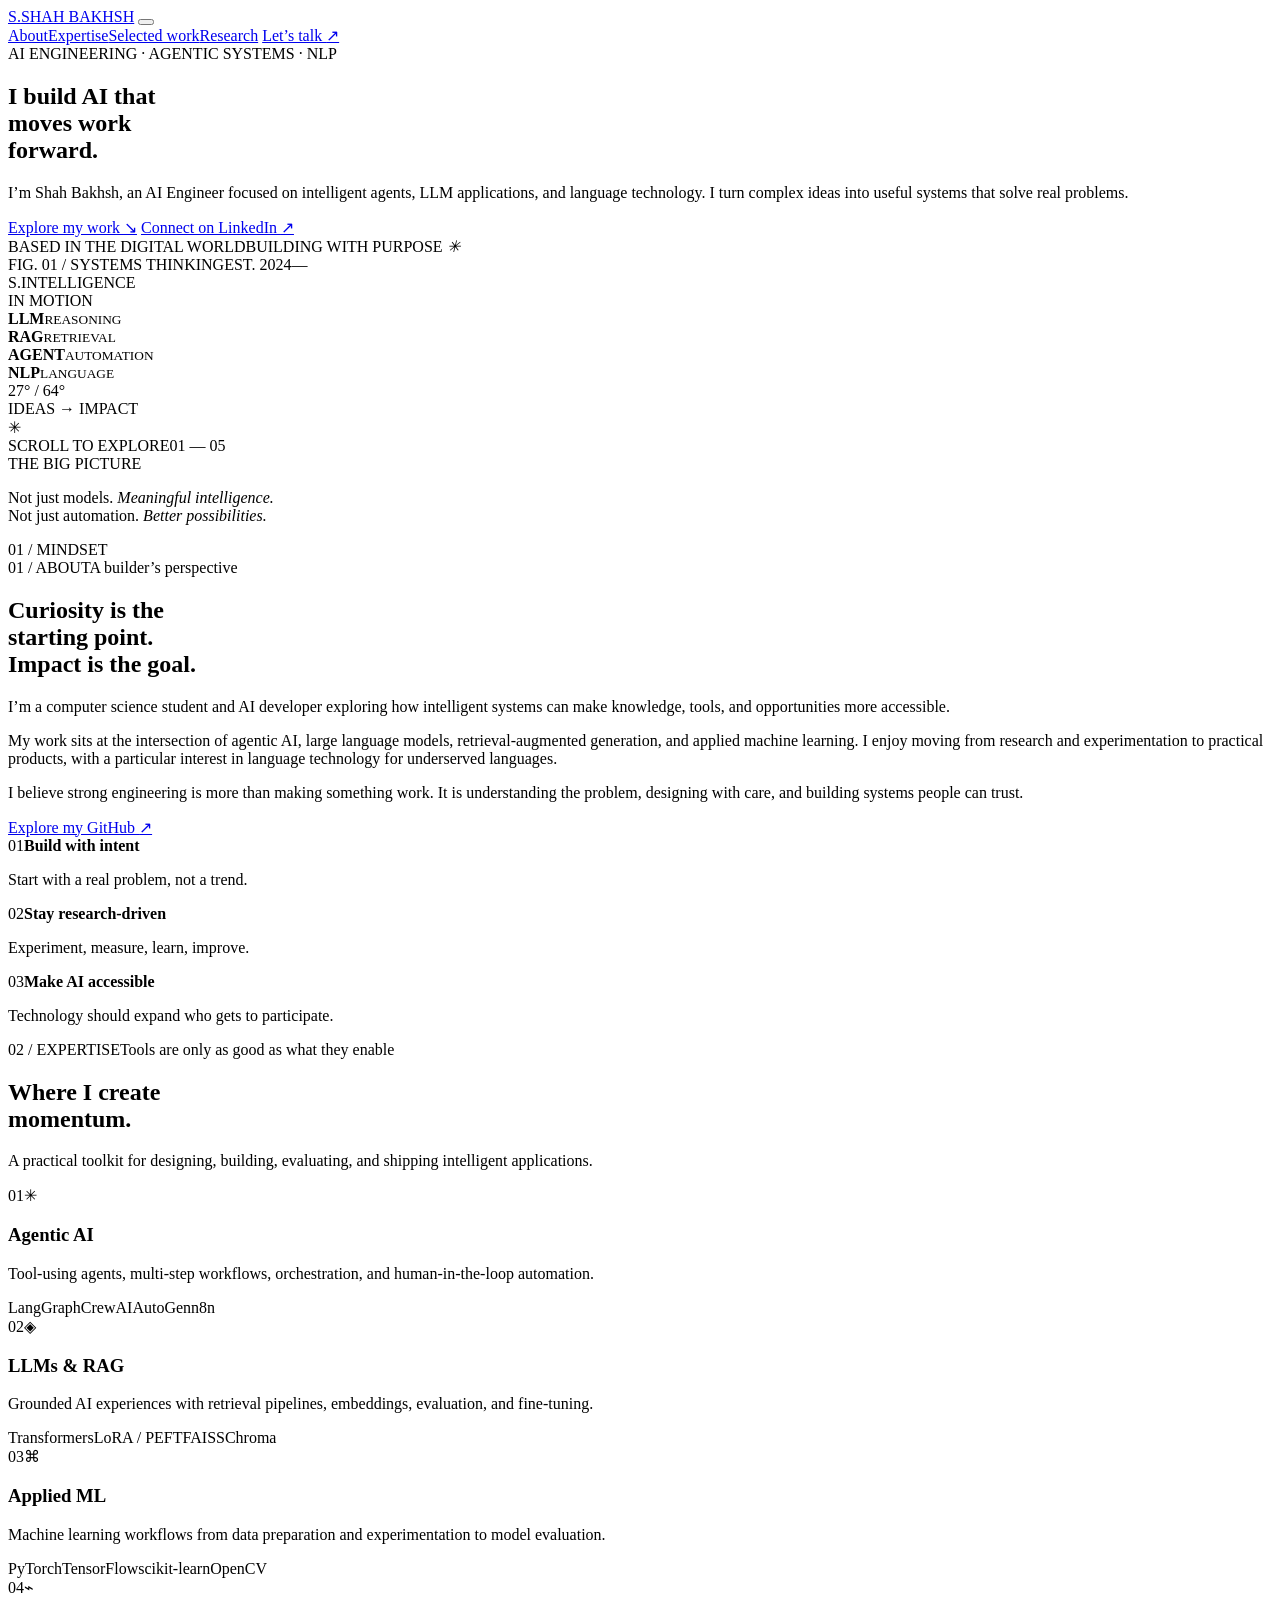
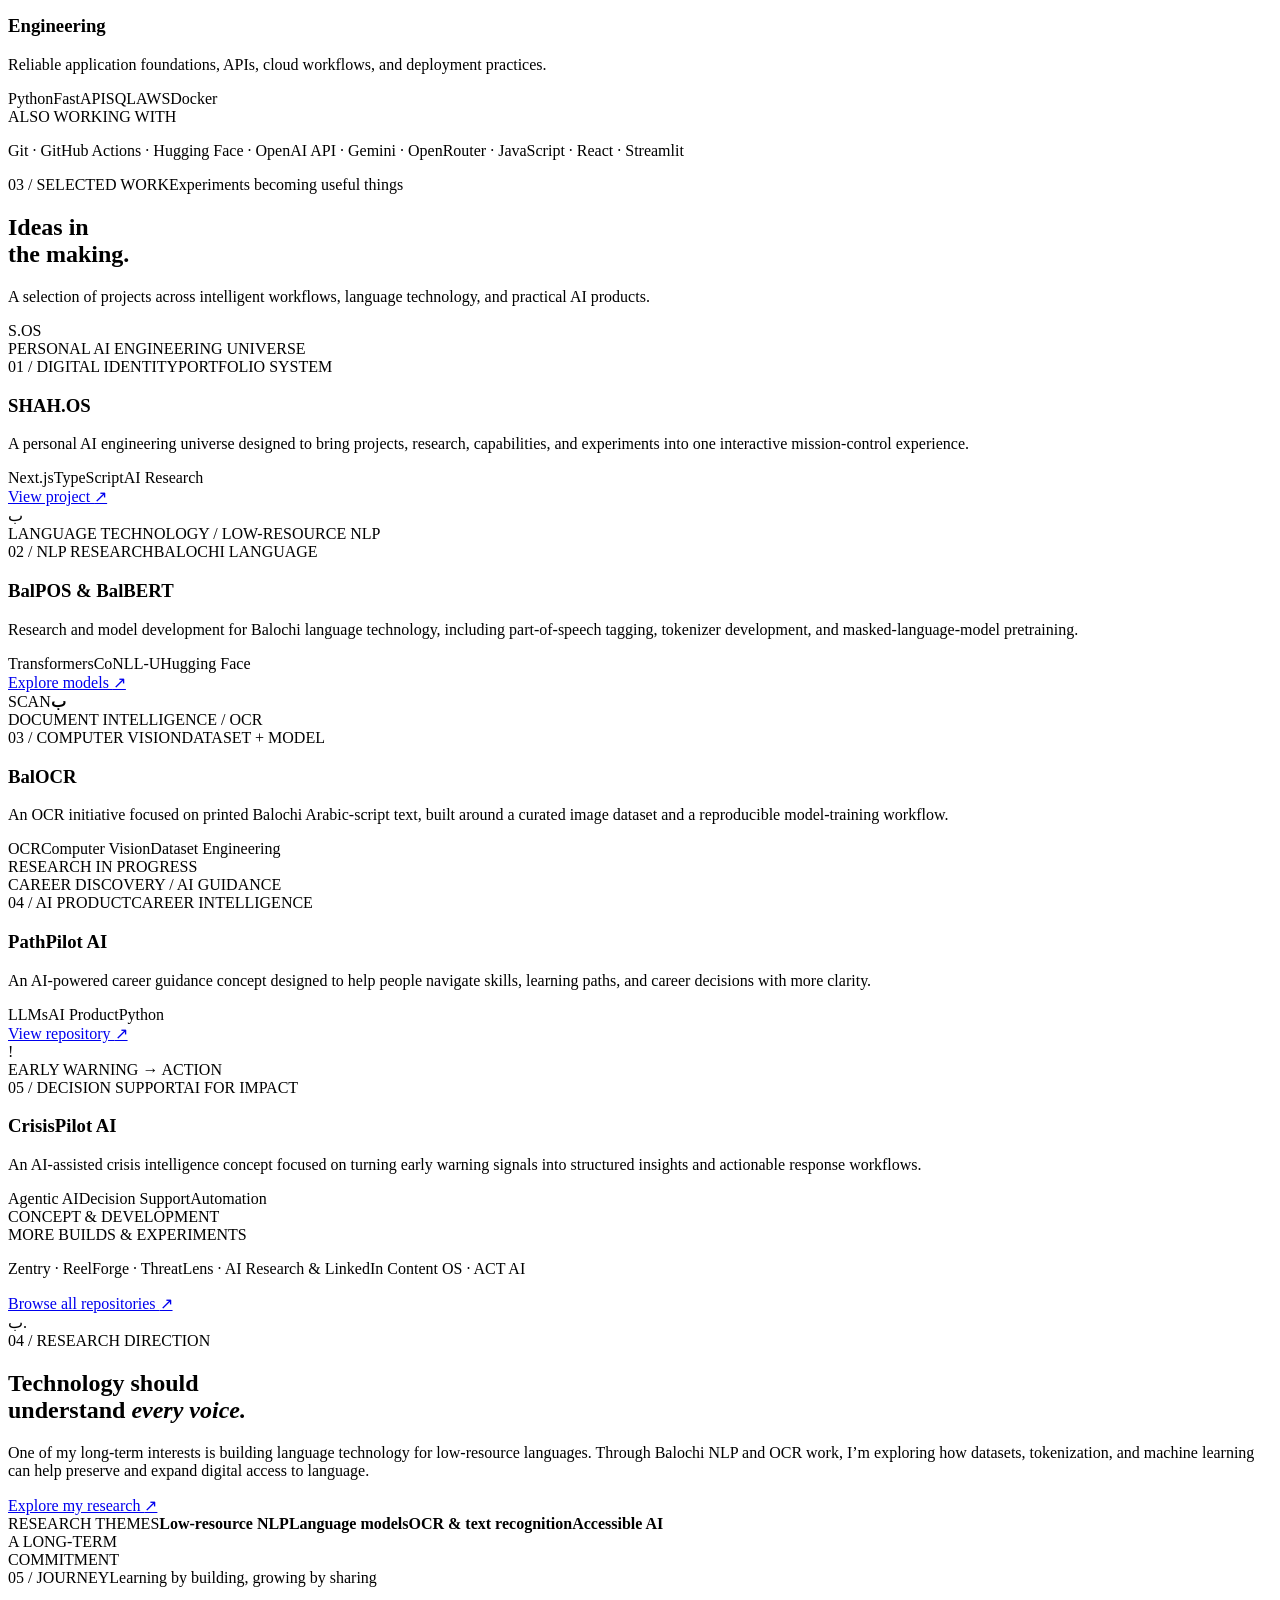
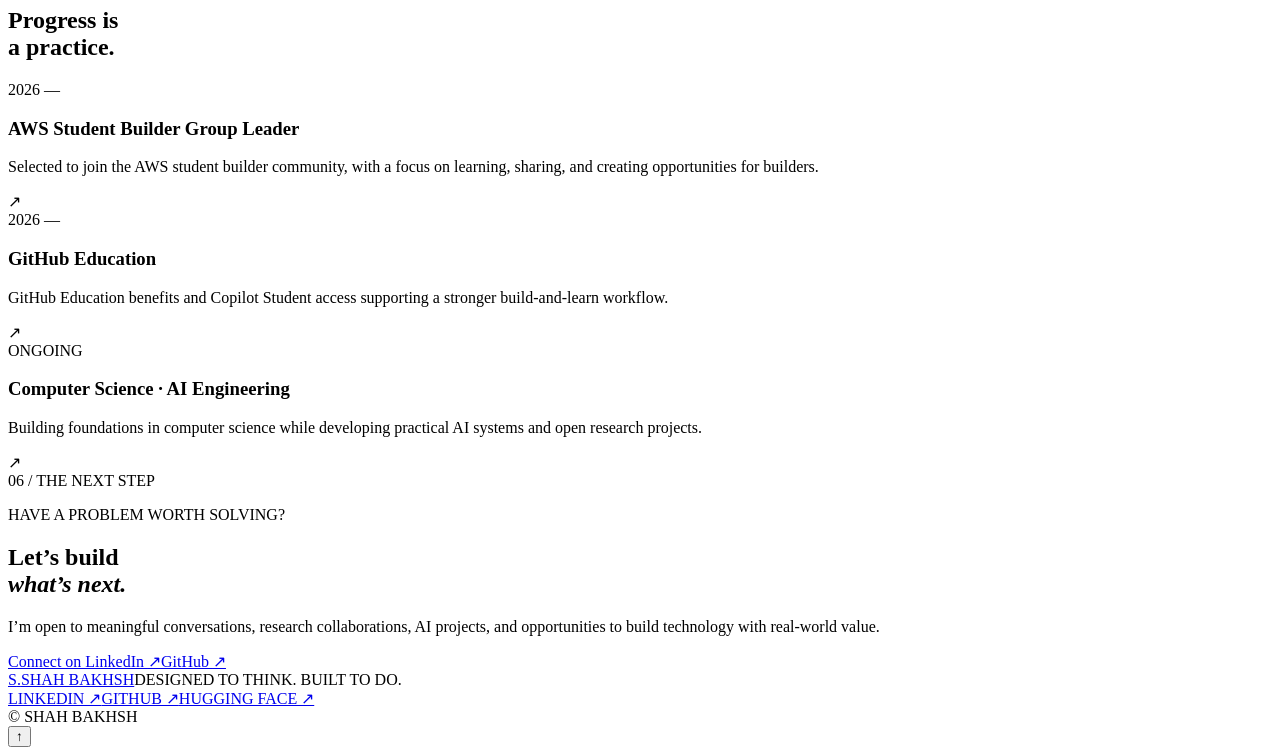
==== index.html @ 33799d14 "Add Shah Bakhsh AI portfolio homepage" ====
<!doctype html>
<html lang="en">
<head>
  <meta charset="UTF-8">
  <meta name="viewport" content="width=device-width, initial-scale=1">
  <meta name="theme-color" content="#090909">
  <meta name="description" content="Shah Bakhsh is an AI Engineer building intelligent agents, LLM applications, retrieval systems, and language technology for real-world impact.">
  <meta property="og:title" content="Shah Bakhsh — AI Engineer & Agentic AI Developer">
  <meta property="og:description" content="Building intelligent systems that turn complex workflows into meaningful outcomes.">
  <title>Shah Bakhsh — AI Engineer & Agentic AI Developer</title>
  <link rel="preconnect" href="https://fonts.googleapis.com">
  <link rel="preconnect" href="https://fonts.gstatic.com" crossorigin>
  <link href="https://fonts.googleapis.com/css2?family=DM+Mono:wght@400;500&family=DM+Sans:wght@400;500;600;700&family=Space+Grotesk:wght@400;500;600;700&display=swap" rel="stylesheet">
  <link rel="icon" href="./favicon.svg" type="image/svg+xml">
  <link rel="stylesheet" href="./theme.css">
  <script src="./main.js" defer></script>
</head>
<body>
  <div class="grain" aria-hidden="true"></div>
  <div class="scroll-progress" id="scrollProgress"></div>
  <header class="site-header" id="top">
    <a class="brand" href="#top" aria-label="Shah Bakhsh home"><span class="brand-mark">S<span>.</span></span><span class="brand-name">SHAH BAKHSH</span></a>
    <button class="menu-toggle" id="menuToggle" aria-label="Toggle navigation" aria-expanded="false"><span></span><span></span></button>
    <nav class="nav" id="siteNav">
      <a href="#about">About</a><a href="#expertise">Expertise</a><a href="#work">Selected work</a><a href="#research">Research</a>
      <a class="nav-contact" href="#contact">Let’s talk <span>↗</span></a>
    </nav>
  </header>

  <main>
    <section class="hero section-wrap">
      <div class="hero-copy">
        <div class="eyebrow"><span class="status-dot"></span> AI ENGINEERING · AGENTIC SYSTEMS · NLP</div>
        <h1>I build AI that<br><span class="outline-word">moves work</span><br><span class="gold-word">forward.</span></h1>
        <p class="hero-intro">I’m Shah Bakhsh, an AI Engineer focused on intelligent agents, LLM applications, and language technology. I turn complex ideas into useful systems that solve real problems.</p>
        <div class="hero-actions">
          <a class="button button-gold" href="#work">Explore my work <span>↘</span></a>
          <a class="text-link" href="https://www.linkedin.com/in/shah-bakhsh/" target="_blank" rel="noreferrer">Connect on LinkedIn <span>↗</span></a>
        </div>
        <div class="hero-meta"><span>BASED IN THE DIGITAL WORLD</span><span>BUILDING WITH PURPOSE <i>✳</i></span></div>
      </div>
      <div class="hero-art" aria-label="Abstract AI systems illustration">
        <div class="art-topline"><span>FIG. 01 / SYSTEMS THINKING</span><span>EST. 2024—</span></div>
        <div class="orbit orbit-one"></div><div class="orbit orbit-two"></div><div class="orbit orbit-three"></div>
        <div class="core"><div class="core-inner"><span class="core-symbol">S<span>.</span></span><span class="core-label">INTELLIGENCE<br>IN MOTION</span></div></div>
        <div class="node node-a"><b>LLM</b><small>REASONING</small></div>
        <div class="node node-b"><b>RAG</b><small>RETRIEVAL</small></div>
        <div class="node node-c"><b>AGENT</b><small>AUTOMATION</small></div>
        <div class="node node-d"><b>NLP</b><small>LANGUAGE</small></div>
        <div class="art-coordinate">27° / 64°<br><span>IDEAS → IMPACT</span></div>
        <div class="art-cross">✳</div>
      </div>
      <div class="hero-bottomline"><span>SCROLL TO EXPLORE</span><span class="scroll-line"></span><span>01 — 05</span></div>
    </section>

    <section class="intro-strip">
      <div class="strip-label">THE BIG PICTURE</div>
      <p>Not just models. <em>Meaningful intelligence.</em><br>Not just automation. <em>Better possibilities.</em></p>
      <div class="strip-index">01 / MINDSET</div>
    </section>

    <section class="section section-about" id="about">
      <div class="section-heading"><span class="section-number">01 / ABOUT</span><span class="section-kicker">A builder’s perspective</span></div>
      <div class="about-grid">
        <h2>Curiosity is the<br>starting point.<br><span class="muted">Impact is the goal.</span></h2>
        <div class="about-body">
          <p class="lead">I’m a computer science student and AI developer exploring how intelligent systems can make knowledge, tools, and opportunities more accessible.</p>
          <p>My work sits at the intersection of agentic AI, large language models, retrieval-augmented generation, and applied machine learning. I enjoy moving from research and experimentation to practical products, with a particular interest in language technology for underserved languages.</p>
          <p>I believe strong engineering is more than making something work. It is understanding the problem, designing with care, and building systems people can trust.</p>
          <a class="arrow-link" href="https://github.com/shah-bakhsh" target="_blank" rel="noreferrer">Explore my GitHub <span>↗</span></a>
        </div>
      </div>
      <div class="principles">
        <div><span>01</span><b>Build with intent</b><p>Start with a real problem, not a trend.</p></div>
        <div><span>02</span><b>Stay research-driven</b><p>Experiment, measure, learn, improve.</p></div>
        <div><span>03</span><b>Make AI accessible</b><p>Technology should expand who gets to participate.</p></div>
      </div>
    </section>

    <section class="section section-expertise" id="expertise">
      <div class="section-heading"><span class="section-number">02 / EXPERTISE</span><span class="section-kicker">Tools are only as good as what they enable</span></div>
      <div class="expertise-head"><h2>Where I create<br><span class="muted">momentum.</span></h2><p>A practical toolkit for designing, building, evaluating, and shipping intelligent applications.</p></div>
      <div class="expertise-grid">
        <article class="expertise-card"><div class="card-top"><span>01</span><span>✳</span></div><h3>Agentic AI</h3><p>Tool-using agents, multi-step workflows, orchestration, and human-in-the-loop automation.</p><div class="tags"><span>LangGraph</span><span>CrewAI</span><span>AutoGen</span><span>n8n</span></div></article>
        <article class="expertise-card"><div class="card-top"><span>02</span><span>◈</span></div><h3>LLMs & RAG</h3><p>Grounded AI experiences with retrieval pipelines, embeddings, evaluation, and fine-tuning.</p><div class="tags"><span>Transformers</span><span>LoRA / PEFT</span><span>FAISS</span><span>Chroma</span></div></article>
        <article class="expertise-card"><div class="card-top"><span>03</span><span>⌘</span></div><h3>Applied ML</h3><p>Machine learning workflows from data preparation and experimentation to model evaluation.</p><div class="tags"><span>PyTorch</span><span>TensorFlow</span><span>scikit-learn</span><span>OpenCV</span></div></article>
        <article class="expertise-card"><div class="card-top"><span>04</span><span>⌁</span></div><h3>Engineering</h3><p>Reliable application foundations, APIs, cloud workflows, and deployment practices.</p><div class="tags"><span>Python</span><span>FastAPI</span><span>SQL</span><span>AWS</span><span>Docker</span></div></article>
      </div>
      <div class="stack-line"><span>ALSO WORKING WITH</span><p>Git · GitHub Actions · Hugging Face · OpenAI API · Gemini · OpenRouter · JavaScript · React · Streamlit</p></div>
    </section>

    <section class="section section-work" id="work">
      <div class="section-heading"><span class="section-number">03 / SELECTED WORK</span><span class="section-kicker">Experiments becoming useful things</span></div>
      <div class="work-heading"><h2>Ideas in<br><span class="muted">the making.</span></h2><p>A selection of projects across intelligent workflows, language technology, and practical AI products.</p></div>
      <div class="project-list">
        <article class="project-row featured-project">
          <div class="project-visual visual-shahos"><div class="visual-grid"></div><div class="visual-monogram">S<span>.</span>OS</div><span class="visual-caption">PERSONAL AI ENGINEERING UNIVERSE</span></div>
          <div class="project-info"><div class="project-meta"><span>01 / DIGITAL IDENTITY</span><span>PORTFOLIO SYSTEM</span></div><h3>SHAH.OS</h3><p>A personal AI engineering universe designed to bring projects, research, capabilities, and experiments into one interactive mission-control experience.</p><div class="project-tags"><span>Next.js</span><span>TypeScript</span><span>AI Research</span></div><a href="https://github.com/shah-bakhsh/shah-bakhsh-shah-os" target="_blank" rel="noreferrer" class="project-link">View project <span>↗</span></a></div>
        </article>
        <article class="project-row">
          <div class="project-visual visual-bal"><div class="language-glyph">ب</div><div class="visual-orbit"></div><span class="visual-caption">LANGUAGE TECHNOLOGY / LOW-RESOURCE NLP</span></div>
          <div class="project-info"><div class="project-meta"><span>02 / NLP RESEARCH</span><span>BALOCHI LANGUAGE</span></div><h3>BalPOS & BalBERT</h3><p>Research and model development for Balochi language technology, including part-of-speech tagging, tokenizer development, and masked-language-model pretraining.</p><div class="project-tags"><span>Transformers</span><span>CoNLL-U</span><span>Hugging Face</span></div><a href="https://huggingface.co/shah-bakhsh" target="_blank" rel="noreferrer" class="project-link">Explore models <span>↗</span></a></div>
        </article>
        <article class="project-row">
          <div class="project-visual visual-ocr"><div class="scan-frame"><span>SCAN</span><b>ب</b><i></i></div><span class="visual-caption">DOCUMENT INTELLIGENCE / OCR</span></div>
          <div class="project-info"><div class="project-meta"><span>03 / COMPUTER VISION</span><span>DATASET + MODEL</span></div><h3>BalOCR</h3><p>An OCR initiative focused on printed Balochi Arabic-script text, built around a curated image dataset and a reproducible model-training workflow.</p><div class="project-tags"><span>OCR</span><span>Computer Vision</span><span>Dataset Engineering</span></div><span class="project-status">RESEARCH IN PROGRESS</span></div>
        </article>
        <article class="project-row">
          <div class="project-visual visual-path"><div class="path-node p1"></div><div class="path-node p2"></div><div class="path-node p3"></div><div class="path-connector"></div><span class="visual-caption">CAREER DISCOVERY / AI GUIDANCE</span></div>
          <div class="project-info"><div class="project-meta"><span>04 / AI PRODUCT</span><span>CAREER INTELLIGENCE</span></div><h3>PathPilot AI</h3><p>An AI-powered career guidance concept designed to help people navigate skills, learning paths, and career decisions with more clarity.</p><div class="project-tags"><span>LLMs</span><span>AI Product</span><span>Python</span></div><a href="https://github.com/shah-bakhsh/pathpilot-ai" target="_blank" rel="noreferrer" class="project-link">View repository <span>↗</span></a></div>
        </article>
        <article class="project-row">
          <div class="project-visual visual-crisis"><div class="signal-ring"></div><div class="signal-core">!</div><span class="visual-caption">EARLY WARNING → ACTION</span></div>
          <div class="project-info"><div class="project-meta"><span>05 / DECISION SUPPORT</span><span>AI FOR IMPACT</span></div><h3>CrisisPilot AI</h3><p>An AI-assisted crisis intelligence concept focused on turning early warning signals into structured insights and actionable response workflows.</p><div class="project-tags"><span>Agentic AI</span><span>Decision Support</span><span>Automation</span></div><span class="project-status">CONCEPT & DEVELOPMENT</span></div>
        </article>
      </div>
      <div class="more-work"><span>MORE BUILDS & EXPERIMENTS</span><p>Zentry · ReelForge · ThreatLens · AI Research & LinkedIn Content OS · ACT AI</p><a href="https://github.com/shah-bakhsh" target="_blank" rel="noreferrer" class="arrow-link">Browse all repositories <span>↗</span></a></div>
    </section>

    <section class="research-band" id="research">
      <div class="research-symbol">ب<span>.</span></div>
      <div class="research-copy"><div class="section-number">04 / RESEARCH DIRECTION</div><h2>Technology should<br>understand <em>every voice.</em></h2><p>One of my long-term interests is building language technology for low-resource languages. Through Balochi NLP and OCR work, I’m exploring how datasets, tokenization, and machine learning can help preserve and expand digital access to language.</p><a href="https://huggingface.co/shah-bakhsh" target="_blank" rel="noreferrer" class="button button-outline">Explore my research <span>↗</span></a></div>
      <div class="research-side"><span>RESEARCH THEMES</span><b>Low-resource NLP</b><b>Language models</b><b>OCR & text recognition</b><b>Accessible AI</b><div class="research-coordinate">A LONG-TERM<br>COMMITMENT</div></div>
    </section>

    <section class="section section-journey">
      <div class="section-heading"><span class="section-number">05 / JOURNEY</span><span class="section-kicker">Learning by building, growing by sharing</span></div>
      <div class="journey-grid"><h2>Progress is<br><span class="muted">a practice.</span></h2><div class="journey-items">
        <div class="journey-item"><span class="journey-date">2026 —</span><div><h3>AWS Student Builder Group Leader</h3><p>Selected to join the AWS student builder community, with a focus on learning, sharing, and creating opportunities for builders.</p></div><span class="journey-mark">↗</span></div>
        <div class="journey-item"><span class="journey-date">2026 —</span><div><h3>GitHub Education</h3><p>GitHub Education benefits and Copilot Student access supporting a stronger build-and-learn workflow.</p></div><span class="journey-mark">↗</span></div>
        <div class="journey-item"><span class="journey-date">ONGOING</span><div><h3>Computer Science · AI Engineering</h3><p>Building foundations in computer science while developing practical AI systems and open research projects.</p></div><span class="journey-mark">↗</span></div>
      </div></div>
    </section>

    <section class="contact-section" id="contact">
      <div class="contact-orbit" aria-hidden="true"></div>
      <div class="section-number">06 / THE NEXT STEP</div>
      <p class="contact-overline">HAVE A PROBLEM WORTH SOLVING?</p>
      <h2>Let’s build<br><em>what’s next.</em></h2>
      <p class="contact-text">I’m open to meaningful conversations, research collaborations, AI projects, and opportunities to build technology with real-world value.</p>
      <div class="contact-actions"><a class="button button-gold" href="https://www.linkedin.com/in/shah-bakhsh/" target="_blank" rel="noreferrer">Connect on LinkedIn <span>↗</span></a><a class="button button-outline" href="https://github.com/shah-bakhsh" target="_blank" rel="noreferrer">GitHub <span>↗</span></a></div>
    </section>
  </main>

  <footer class="footer"><a class="brand" href="#top"><span class="brand-mark">S<span>.</span></span><span class="brand-name">SHAH BAKHSH</span></a><span class="footer-note">DESIGNED TO THINK. BUILT TO DO.</span><div class="footer-links"><a href="https://www.linkedin.com/in/shah-bakhsh/" target="_blank" rel="noreferrer">LINKEDIN ↗</a><a href="https://github.com/shah-bakhsh" target="_blank" rel="noreferrer">GITHUB ↗</a><a href="https://huggingface.co/shah-bakhsh" target="_blank" rel="noreferrer">HUGGING FACE ↗</a></div><span class="copyright">© <span id="year"></span> SHAH BAKHSH</span></footer>
  <button class="back-top" id="backTop" aria-label="Back to top">↑</button>
</body>
</html>
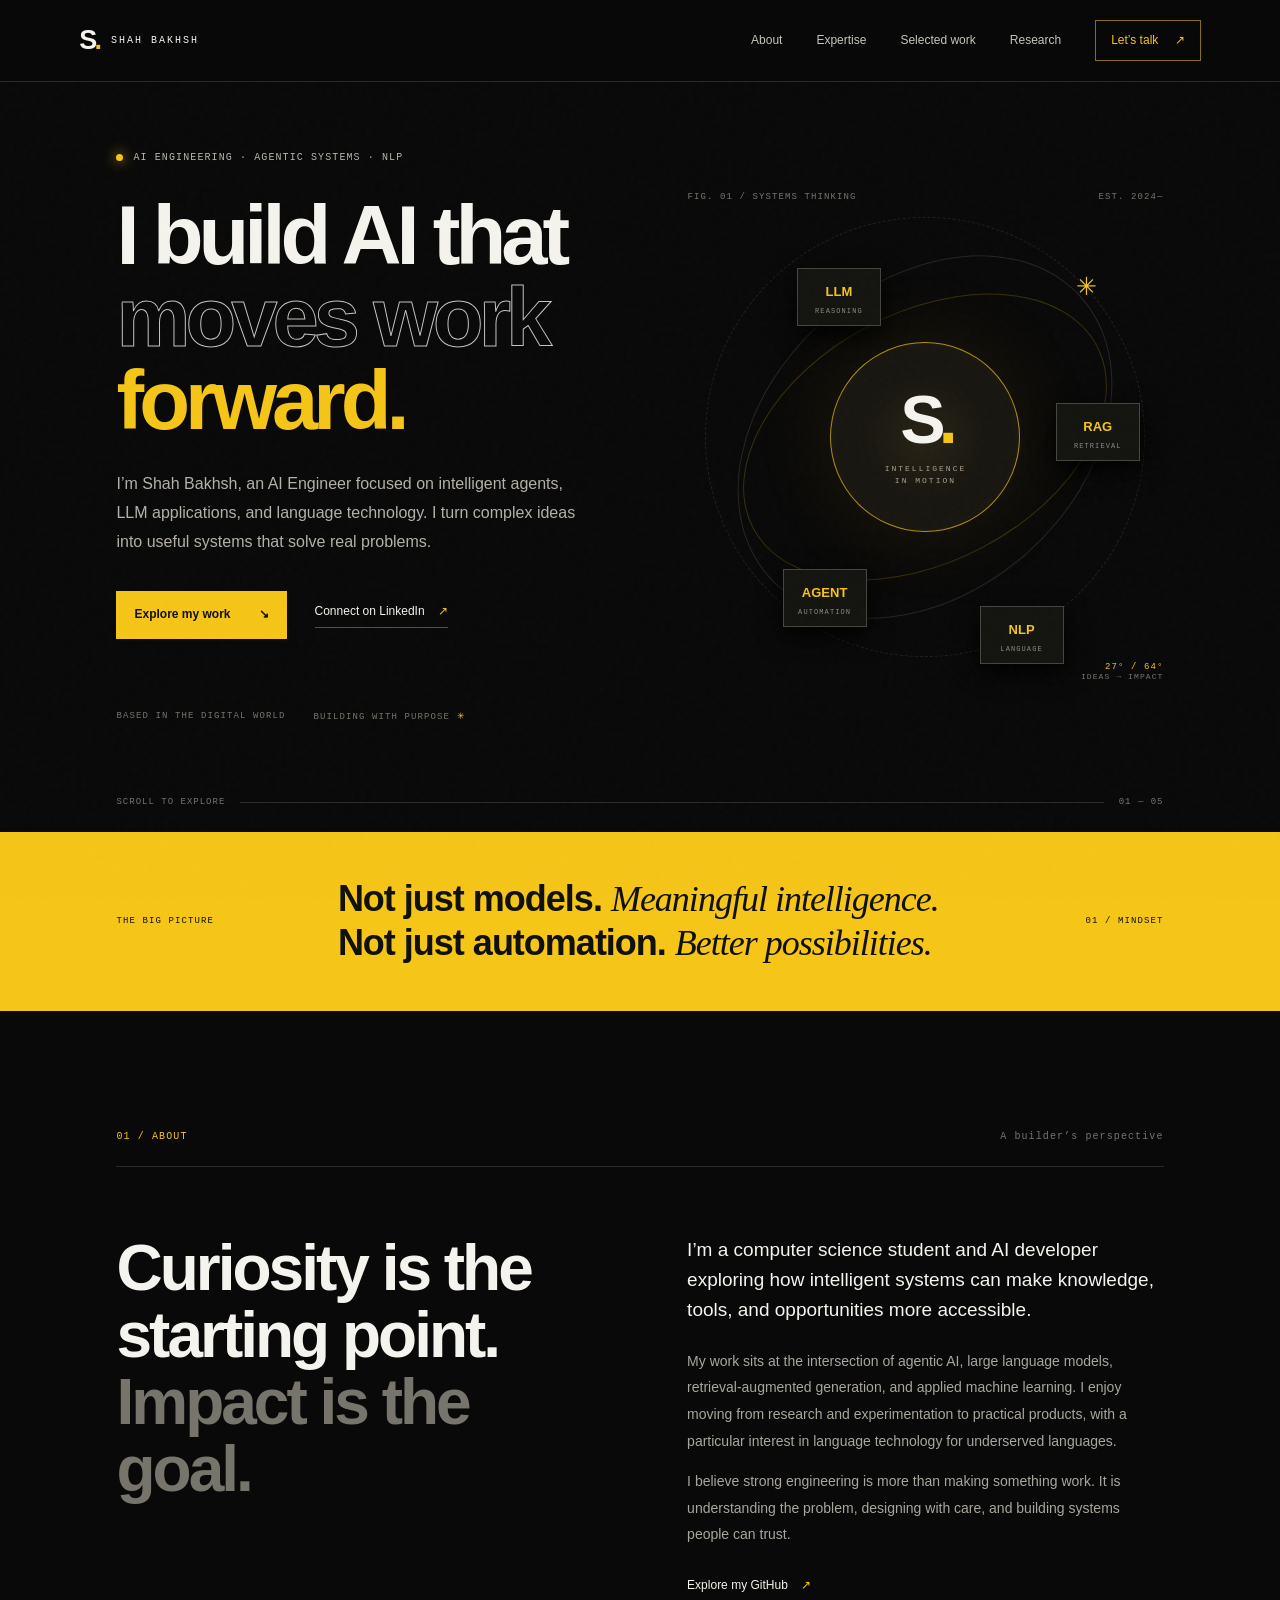
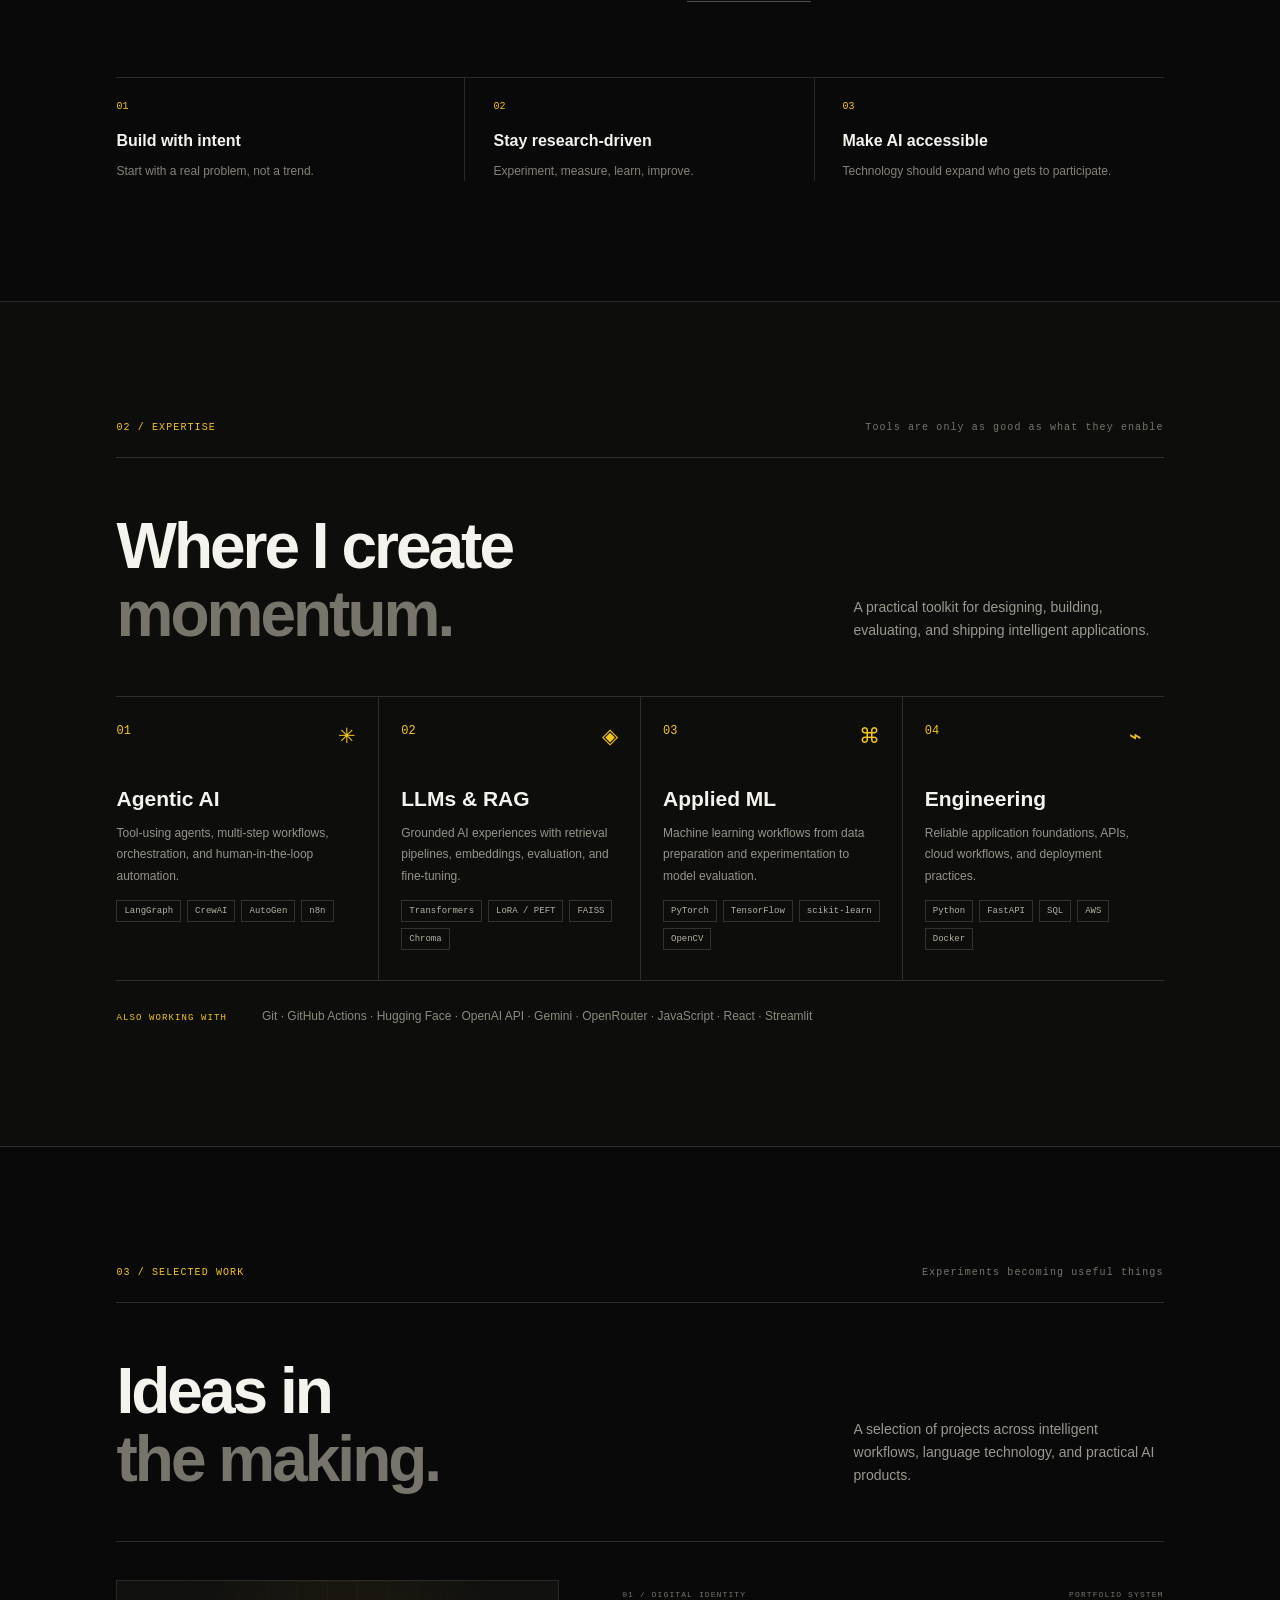
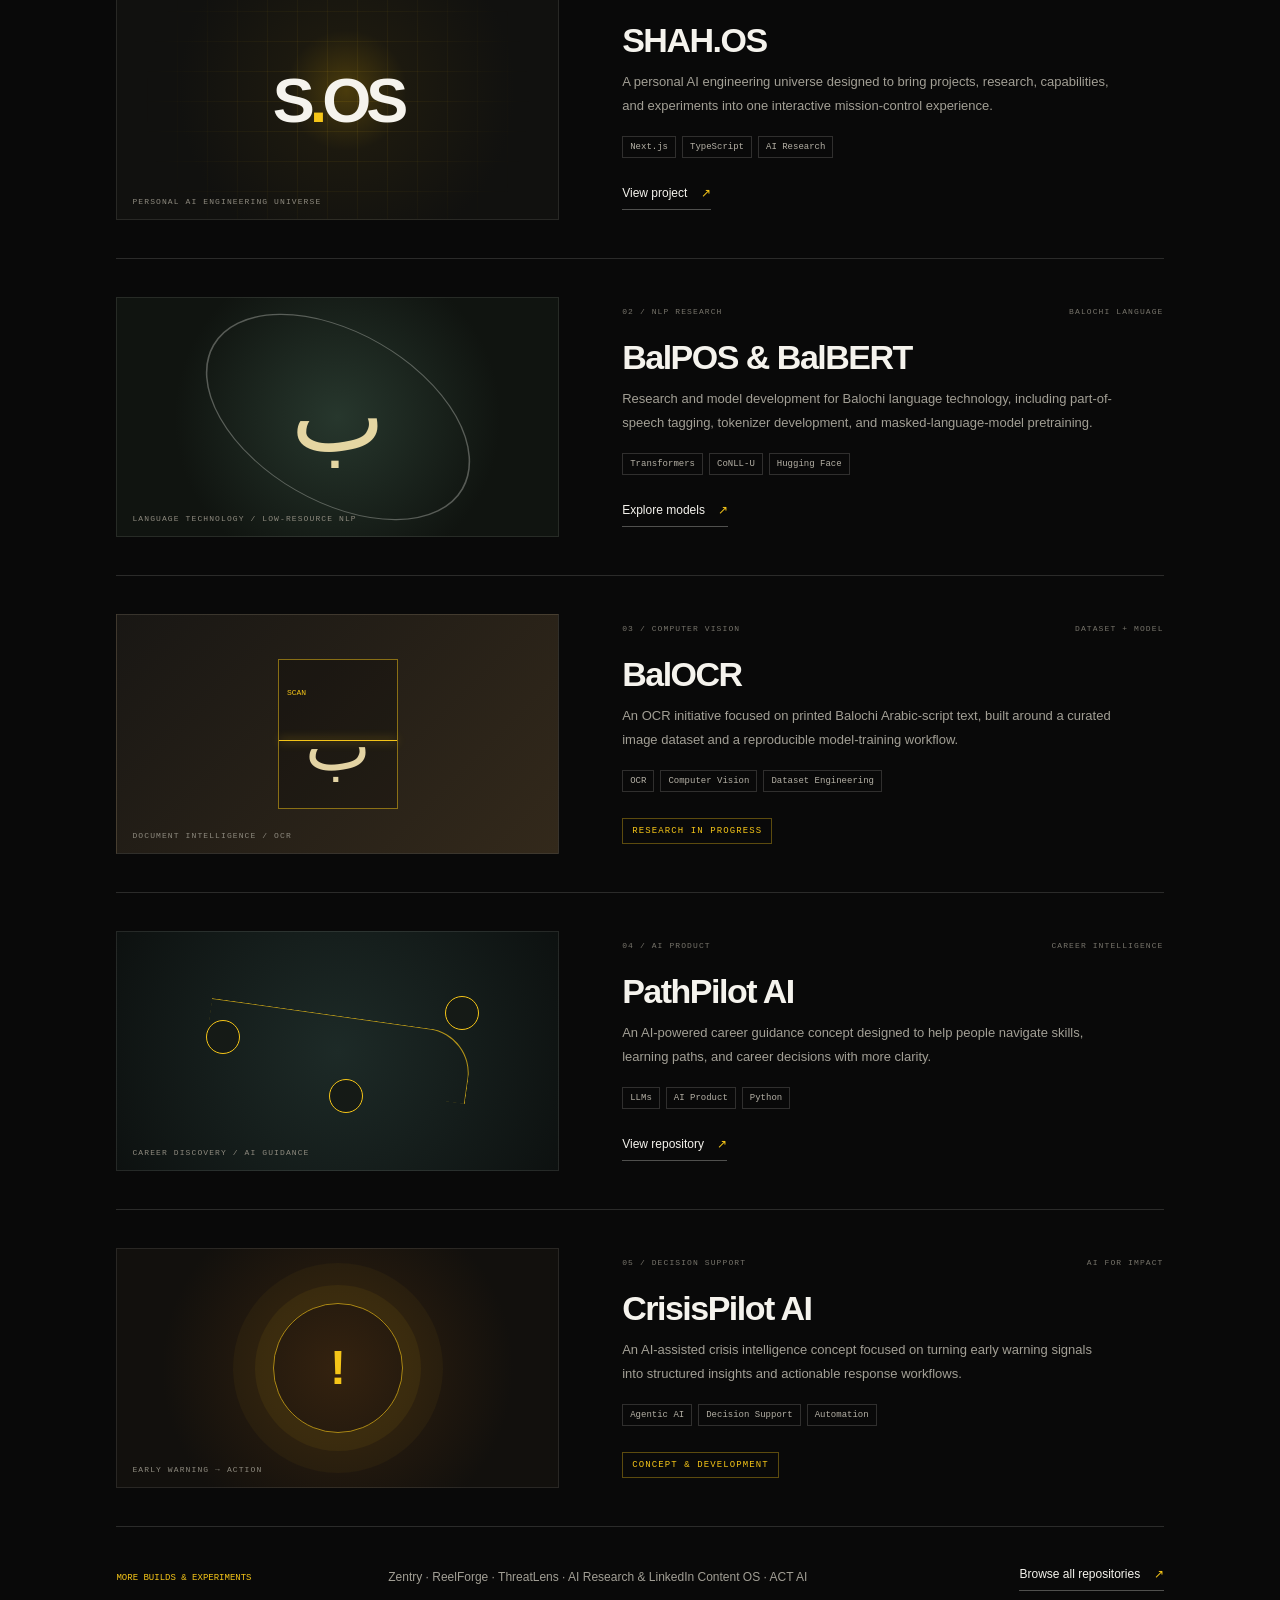
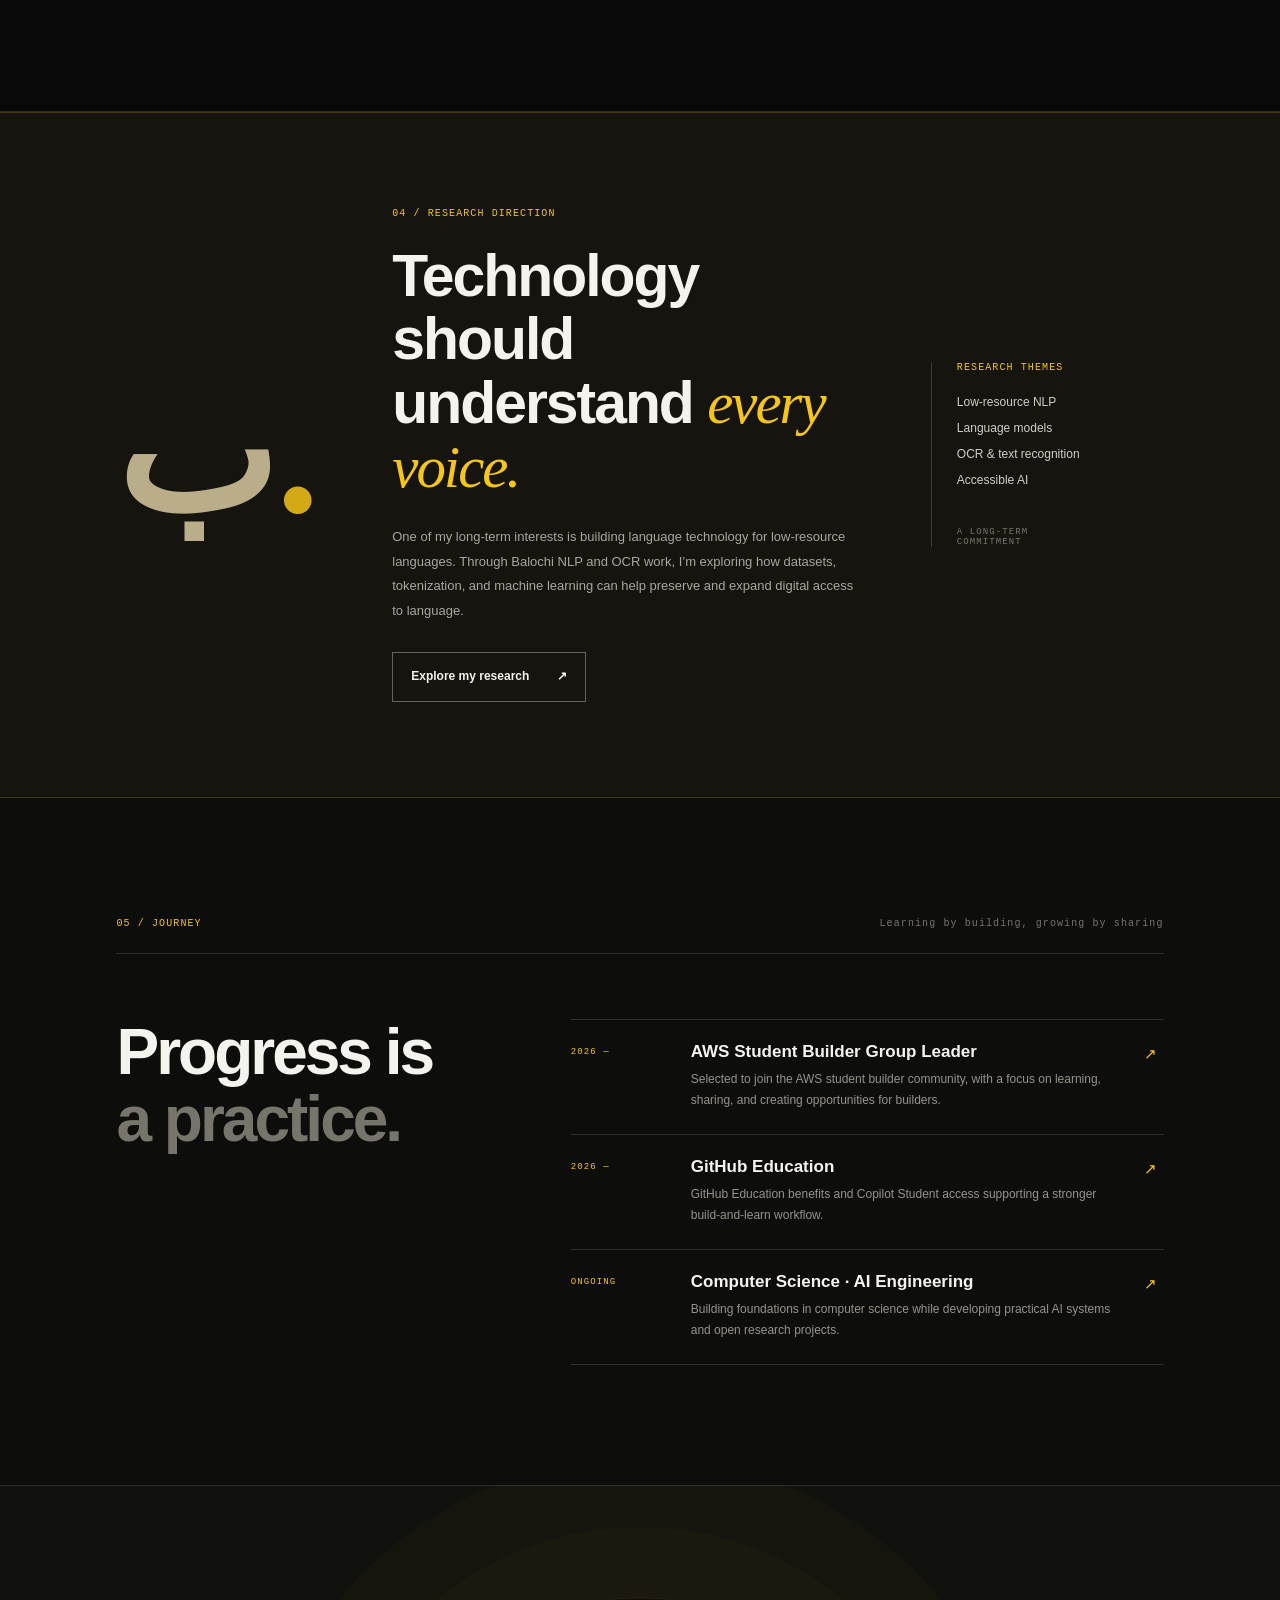
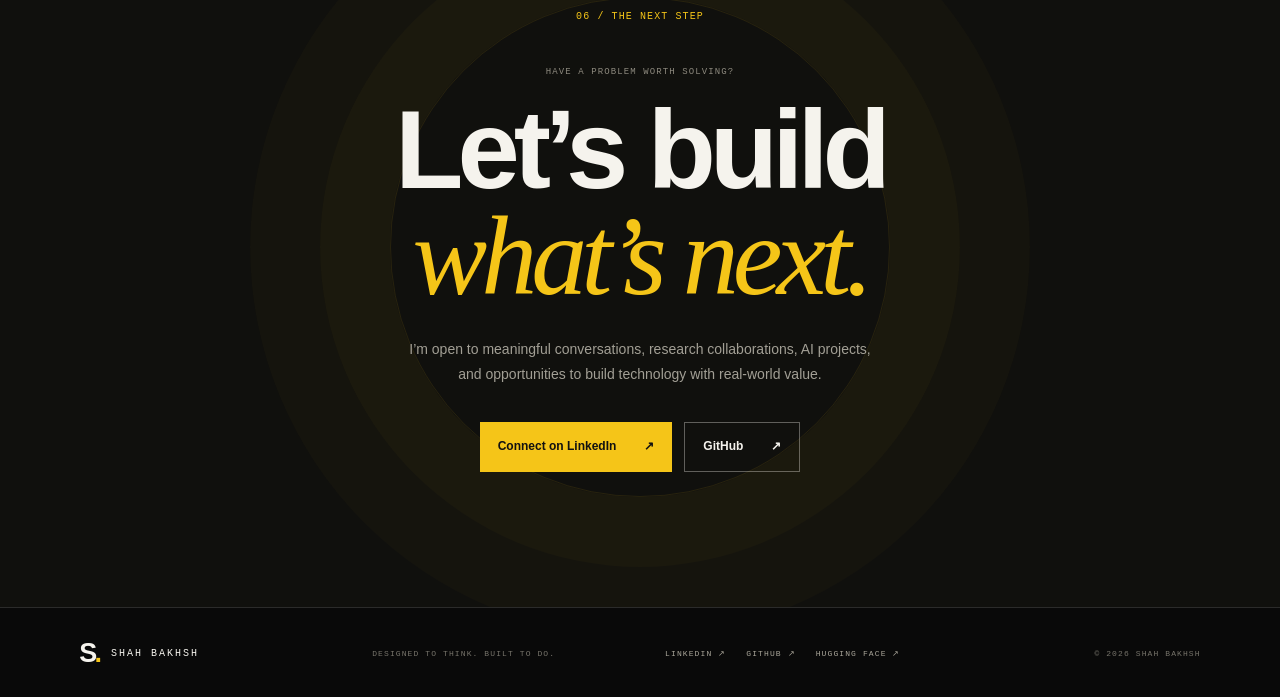
==== commit 4f59d832: "feat(seo): add search metadata and Person structured data" ====
--- a/index.html
+++ b/index.html
@@ -5,6 +5,32 @@
   <meta name="viewport" content="width=device-width, initial-scale=1">
   <meta name="theme-color" content="#090909">
   <meta name="description" content="Shah Bakhsh is an AI Engineer building intelligent agents, LLM applications, retrieval systems, and language technology for real-world impact.">
+  <meta name="robots" content="index, follow, max-image-preview:large">
+  <meta name="author" content="Shah Bakhsh">
+  <meta name="keywords" content="Shah Bakhsh, AI Engineer, Agentic AI Engineer, LLM Engineer, AI Developer, NLP, Balochi NLP, RAG, AI portfolio">
+  <link rel="canonical" href="https://shah-bakhsh.github.io/shah-bakhsh-ai-portfolio/">
+  <meta property="og:type" content="website">
+  <meta property="og:url" content="https://shah-bakhsh.github.io/shah-bakhsh-ai-portfolio/">
+  <meta property="og:site_name" content="Shah Bakhsh | AI Engineer">
+  <meta name="twitter:card" content="summary">
+  <meta name="twitter:title" content="Shah Bakhsh | AI Engineer & Agentic AI Developer">
+  <meta name="twitter:description" content="AI Engineer building intelligent agents, LLM applications, RAG systems, and low-resource language technology.">
+  <script type="application/ld+json">
+  {
+    "@context": "https://schema.org",
+    "@type": "Person",
+    "name": "Shah Bakhsh",
+    "url": "https://shah-bakhsh.github.io/shah-bakhsh-ai-portfolio/",
+    "jobTitle": "AI Engineer",
+    "description": "AI Engineer focused on agentic AI, LLM applications, retrieval-augmented generation, and low-resource NLP.",
+    "sameAs": [
+      "https://github.com/shah-bakhsh",
+      "https://www.linkedin.com/in/shah-bakhsh/",
+      "https://huggingface.co/shah-bakhsh"
+    ],
+    "knowsAbout": ["Artificial Intelligence", "Agentic AI", "Large Language Models", "Retrieval-Augmented Generation", "Natural Language Processing", "Low-resource language technology"]
+  }
+  </script>
   <meta property="og:title" content="Shah Bakhsh — AI Engineer & Agentic AI Developer">
   <meta property="og:description" content="Building intelligent systems that turn complex workflows into meaningful outcomes.">
   <title>Shah Bakhsh — AI Engineer & Agentic AI Developer</title>
--- a/theme.css
+++ b/theme.css
@@ -0,0 +1,4 @@
+:root{--bg:#090909;--panel:#11110f;--panel2:#171714;--ink:#f5f3ed;--muted:#a6a39a;--dim:#66645e;--gold:#f5c518;--line:rgba(245,243,237,.14);--display:"Space Grotesk",sans-serif;--body:"DM Sans",sans-serif;--mono:"DM Mono",monospace}*{box-sizing:border-box}html{scroll-behavior:smooth;scroll-padding-top:88px}body{margin:0;background:var(--bg);color:var(--ink);font-family:var(--body);font-size:15px;line-height:1.65;overflow-x:hidden}a{color:inherit;text-decoration:none}.grain{position:fixed;inset:0;pointer-events:none;z-index:20;opacity:.035;background-image:url("data:image/svg+xml,%3Csvg viewBox='0 0 180 180' xmlns='http://www.w3.org/2000/svg'%3E%3Cfilter id='n'%3E%3CfeTurbulence type='fractalNoise' baseFrequency='.9' numOctaves='3' stitchTiles='stitch'/%3E%3C/filter%3E%3Crect width='100%25' height='100%25' filter='url(%23n)' opacity='.55'/%3E%3C/svg%3E")}.scroll-progress{position:fixed;top:0;left:0;width:0;height:2px;background:var(--gold);z-index:50}.site-header{height:82px;padding:0 6.2%;display:flex;align-items:center;justify-content:space-between;border-bottom:1px solid var(--line);position:sticky;top:0;z-index:30;background:rgba(9,9,9,.88);backdrop-filter:blur(18px)}.brand{display:inline-flex;align-items:center;gap:12px}.brand-mark{font:700 27px var(--display);letter-spacing:-3px}.brand-mark span,.core-symbol span,.visual-monogram span,.research-symbol span{color:var(--gold)}.brand-name{font:500 10px var(--mono);letter-spacing:2px}.nav{display:flex;align-items:center;gap:34px}.nav a{font-size:12px;color:#c7c4bb;transition:color .2s}.nav a:hover,.footer-links a:hover{color:var(--gold)}.nav .nav-contact{color:var(--gold);border:1px solid rgba(245,197,24,.55);padding:10px 15px}.nav-contact span{margin-left:13px}.menu-toggle{display:none}.section-wrap{padding-left:9.1%;padding-right:9.1%}.hero{min-height:710px;display:grid;grid-template-columns:1fr .9fr;align-items:center;position:relative;padding-top:70px;padding-bottom:110px;gap:4%}.eyebrow,.section-number,.section-kicker,.strip-label,.strip-index,.hero-meta,.art-topline,.art-coordinate,.node small,.visual-caption,.project-meta,.project-status,.stack-line>span,.research-side>span,.research-coordinate,.journey-date,.contact-overline,.footer-note,.footer-links,.copyright{font:10px var(--mono);letter-spacing:1.1px}.eyebrow{color:#b8b4a9;display:flex;align-items:center;gap:10px}.status-dot{width:7px;height:7px;border-radius:50%;background:var(--gold);box-shadow:0 0 13px var(--gold)}h1,h2,h3,p{margin-top:0}.hero h1{font:600 clamp(54px,6.5vw,91px)/.99 var(--display);letter-spacing:-5px;margin:32px 0 28px}.outline-word{color:transparent;-webkit-text-stroke:1px rgba(245,243,237,.8)}.gold-word{color:var(--gold)}.hero-intro{max-width:475px;color:#b4b1a8;font-size:16px;line-height:1.8}.hero-actions{display:flex;align-items:center;gap:28px;margin-top:35px}.button{display:inline-flex;align-items:center;justify-content:center;gap:28px;padding:14px 18px;font-size:12px;font-weight:700;transition:transform .25s,background .25s,color .25s}.button:hover{transform:translateY(-3px)}.button-gold{background:var(--gold);color:#111}.button-gold:hover{background:#ffda4c}.button-outline{border:1px solid rgba(245,243,237,.35);color:var(--ink)}.button-outline:hover{border-color:var(--gold);color:var(--gold)}.text-link,.arrow-link,.project-link{font-size:12px;color:var(--ink);border-bottom:1px solid rgba(245,243,237,.3);padding-bottom:5px}.text-link span,.arrow-link span,.project-link span{color:var(--gold);margin-left:10px}.hero-meta{display:flex;gap:28px;color:#77746b;margin-top:72px;font-size:9px}.hero-meta i{color:var(--gold);font-style:normal}.hero-art{height:490px;position:relative;display:grid;place-items:center;isolation:isolate}.art-topline{position:absolute;top:0;left:0;right:0;display:flex;justify-content:space-between;color:#77746b;font-size:9px}.orbit{position:absolute;border:1px solid rgba(245,197,24,.2);border-radius:50%;transform:rotate(-28deg)}.orbit-one{width:390px;height:250px}.orbit-two{width:310px;height:420px;transform:rotate(48deg);border-color:rgba(245,243,237,.12)}.orbit-three{width:440px;height:440px;border-style:dashed;border-color:rgba(245,243,237,.1)}.core{width:190px;height:190px;border-radius:50%;border:1px solid rgba(245,197,24,.7);display:grid;place-items:center;box-shadow:0 0 90px rgba(245,197,24,.09),inset 0 0 50px rgba(245,197,24,.08);background:radial-gradient(circle,#282314 0,#111 66%)}.core-inner{text-align:center}.core-symbol{font:600 68px/.95 var(--display);letter-spacing:-7px}.core-label{display:block;color:#aaa28a;font:8px/1.5 var(--mono);letter-spacing:2px;margin-top:12px}.node{position:absolute;background:#141410;border:1px solid rgba(245,243,237,.22);padding:10px 13px;min-width:84px;text-align:center;box-shadow:0 8px 25px #000}.node b{font:600 13px var(--display);color:var(--gold)}.node small{display:block;font-size:7px;color:#8c897e;margin-top:3px}.node-a{top:76px;left:23%}.node-b{right:5%;top:43%}.node-c{bottom:55px;left:20%}.node-d{right:21%;bottom:18px}.art-coordinate{position:absolute;right:0;bottom:0;color:var(--gold);font-size:9px;text-align:right}.art-coordinate span{color:#77746b;font-size:8px}.art-cross{position:absolute;right:14%;top:15%;font-size:25px;color:var(--gold)}.hero-bottomline{position:absolute;bottom:25px;left:9.1%;right:9.1%;display:flex;align-items:center;gap:15px;color:#77746b;font:9px var(--mono);letter-spacing:1px}.scroll-line{height:1px;background:var(--line);flex:1}.intro-strip{padding:45px 9.1%;background:var(--gold);color:#10100d;display:grid;grid-template-columns:1fr 3fr 1fr;align-items:center;gap:20px}.strip-label,.strip-index{font-size:9px}.intro-strip p{font:600 clamp(22px,3vw,36px)/1.2 var(--display);letter-spacing:-1px;margin:0}.intro-strip em{font-family:Georgia,serif;font-weight:400}.strip-index{text-align:right}.section{padding:120px 9.1%;border-bottom:1px solid var(--line)}.section-heading{display:flex;justify-content:space-between;align-items:center;padding-bottom:24px;border-bottom:1px solid var(--line)}.section-number{color:var(--gold)}.section-kicker{color:#77746b}.about-grid{display:grid;grid-template-columns:1fr 1fr;gap:9%;padding:68px 0 75px}.about-grid h2,.expertise-head h2,.work-heading h2,.journey-grid>h2{font:600 clamp(42px,5vw,65px)/1.05 var(--display);letter-spacing:-3px;margin:0}.muted{color:#77746b}.about-body{max-width:520px}.about-body p{color:#a9a69d;font-size:14px;line-height:1.9}.about-body .lead{font-size:19px;line-height:1.6;color:var(--ink);margin-bottom:22px}.arrow-link{display:inline-block;margin-top:14px}.principles{border-top:1px solid var(--line);display:grid;grid-template-columns:repeat(3,1fr)}.principles>div{padding:23px 28px 0 0;border-right:1px solid var(--line)}.principles>div+div{padding-left:28px}.principles>div:last-child{border:0}.principles span{font:10px var(--mono);color:var(--gold);display:block;margin-bottom:17px}.principles b{font:600 16px var(--display)}.principles p{font-size:12px;color:#858278;margin:8px 0 0}.section-expertise{background:#0d0d0b}.expertise-head,.work-heading{display:flex;align-items:end;justify-content:space-between;padding:55px 0 48px;gap:35px}.expertise-head>p,.work-heading>p{max-width:310px;color:#9b988f;font-size:14px;margin:0 0 6px}.expertise-grid{display:grid;grid-template-columns:repeat(4,1fr);border-top:1px solid var(--line);border-bottom:1px solid var(--line)}.expertise-card{padding:27px 22px 30px 0;min-height:270px}.expertise-card+.expertise-card{border-left:1px solid var(--line);padding-left:22px}.card-top{display:flex;justify-content:space-between;color:var(--gold);font:12px var(--mono)}.card-top span:last-child{font-size:21px}.expertise-card h3{font:600 21px var(--display);margin:38px 0 12px}.expertise-card p{font-size:12px;color:#96938a;line-height:1.8;min-height:65px}.tags,.project-tags{display:flex;flex-wrap:wrap;gap:6px}.tags span,.project-tags span{font:9px var(--mono);color:#b4b0a5;border:1px solid rgba(245,243,237,.16);padding:5px 7px}.stack-line{display:flex;gap:35px;align-items:baseline;padding-top:26px}.stack-line>span{color:var(--gold);white-space:nowrap;font-size:9px}.stack-line p{font-size:12px;color:#8c897f;margin:0}.section-work{background:var(--bg)}.project-list{border-top:1px solid var(--line)}.project-row{display:grid;grid-template-columns:.9fr 1.1fr;gap:6%;padding:38px 0;border-bottom:1px solid var(--line);align-items:center}.project-visual{height:240px;position:relative;overflow:hidden;background:#171713;display:grid;place-items:center;border:1px solid rgba(245,243,237,.1)}.visual-caption{position:absolute;left:15px;bottom:13px;color:#8e8a7f;font-size:8px}.visual-shahos{background:radial-gradient(circle at 52% 46%,#4a3b0c 0,#1c190f 23%,#11110f 64%)}.visual-grid{position:absolute;inset:0;background-image:linear-gradient(rgba(245,197,24,.09) 1px,transparent 1px),linear-gradient(90deg,rgba(245,197,24,.09) 1px,transparent 1px);background-size:30px 30px;mask-image:radial-gradient(circle,black,transparent 78%)}.visual-monogram{position:relative;font:600 63px var(--display);letter-spacing:-5px}.visual-bal{background:radial-gradient(circle,#27372d,#101410 65%)}.language-glyph{font:100px Georgia,serif;color:#e5d6a2;z-index:2}.visual-orbit{position:absolute;width:170px;height:170px;border:1px solid rgba(245,243,237,.3);border-radius:50%;transform:rotate(30deg) scaleX(1.7)}.visual-ocr{background:linear-gradient(135deg,#191714,#33291b)}.scan-frame{width:120px;height:150px;border:1px solid rgba(245,197,24,.5);display:flex;flex-direction:column;align-items:center;justify-content:center;position:relative;background:rgba(0,0,0,.22)}.scan-frame b{font:70px Georgia,serif;color:#e3d3a3}.scan-frame span{font:8px var(--mono);color:var(--gold);align-self:flex-start;margin:8px}.scan-frame i{position:absolute;width:100%;height:1px;background:var(--gold);box-shadow:0 0 10px var(--gold);top:54%;animation:scan 3s ease-in-out infinite alternate}@keyframes scan{to{top:85%}}.visual-path{background:radial-gradient(circle at center,#1d2a27,#0d1110)}.path-node{position:absolute;width:34px;height:34px;border:1px solid var(--gold);border-radius:50%;background:#151a16;z-index:2}.p1{left:20%;top:37%}.p2{left:48%;top:62%}.p3{right:18%;top:27%}.path-connector{width:60%;height:70px;border-top:1px solid rgba(245,197,24,.7);border-right:1px solid rgba(245,197,24,.7);border-radius:0 45px 0 0;transform:rotate(8deg)}.visual-crisis{background:radial-gradient(circle,#34220f,#12100d 70%)}.signal-ring{width:130px;height:130px;border:1px solid rgba(245,197,24,.65);border-radius:50%;box-shadow:0 0 0 18px rgba(245,197,24,.06),0 0 0 40px rgba(245,197,24,.04)}.signal-core{position:absolute;font:600 48px var(--display);color:var(--gold)}.project-info{padding:6px 0}.project-meta{display:flex;justify-content:space-between;color:#77746b;font-size:8px}.project-info h3{font:600 34px var(--display);letter-spacing:-1.5px;margin:22px 0 10px}.project-info p{font-size:13px;line-height:1.85;color:#a29f95;max-width:490px}.project-tags{margin:18px 0 22px}.project-link{display:inline-block}.project-status{display:inline-block;color:var(--gold);font-size:9px;border:1px solid rgba(245,197,24,.35);padding:7px 9px;margin-top:4px}.more-work{padding:38px 0 0;display:grid;grid-template-columns:1fr 2fr 1fr;align-items:center;gap:20px}.more-work>span{font:9px var(--mono);color:var(--gold)}.more-work p{font-size:12px;color:#a29f95;margin:0}.more-work .arrow-link{justify-self:end;margin:0}.research-band{padding:95px 9.1%;display:grid;grid-template-columns:.65fr 2fr 1fr;gap:7%;align-items:center;background:#15140f;border-top:1px solid rgba(245,197,24,.2);border-bottom:1px solid rgba(245,197,24,.2)}.research-symbol{font:600 clamp(90px,14vw,170px)/1 Georgia,serif;color:#d6c99f;opacity:.85}.research-copy h2{font:600 clamp(39px,4.6vw,60px)/1.08 var(--display);letter-spacing:-2px;margin:25px 0}.research-copy h2 em{font-family:Georgia,serif;font-weight:400;color:var(--gold)}.research-copy>p{font-size:13px;color:#aaa69a;line-height:1.9;max-width:560px;margin-bottom:28px}.research-side{border-left:1px solid rgba(245,243,237,.17);padding-left:25px;display:flex;flex-direction:column;gap:12px}.research-side>span{color:var(--gold);margin-bottom:10px}.research-side b{font:500 12px var(--display);color:#d1cec3}.research-coordinate{color:#797568;margin-top:28px;font-size:9px}.section-journey{background:#0d0d0b}.journey-grid{display:grid;grid-template-columns:1fr 1.6fr;gap:8%;padding-top:65px}.journey-items{border-top:1px solid var(--line)}.journey-item{display:grid;grid-template-columns:100px 1fr 20px;gap:20px;padding:22px 0;border-bottom:1px solid var(--line)}.journey-date{color:var(--gold);font-size:9px;padding-top:5px}.journey-item h3{font:600 17px var(--display);margin:0 0 7px}.journey-item p{font-size:12px;color:#96938a;margin:0;line-height:1.8}.journey-mark{color:var(--gold)}.contact-section{position:relative;overflow:hidden;text-align:center;padding:125px 9% 135px;background:#10100d}.contact-section .section-number{position:relative;z-index:2}.contact-overline{color:#8d897e;margin:45px 0 20px;font-size:9px}.contact-section h2{font:600 clamp(62px,9vw,112px)/.95 var(--display);letter-spacing:-6px;margin:0 0 27px;position:relative;z-index:2}.contact-section h2 em{font-family:Georgia,serif;font-weight:400;color:var(--gold)}.contact-text{max-width:470px;margin:0 auto;color:#a29f95;font-size:14px;line-height:1.8;position:relative;z-index:2}.contact-actions{display:flex;justify-content:center;gap:12px;margin-top:35px;position:relative;z-index:2}.contact-orbit{position:absolute;width:500px;height:500px;border:1px solid rgba(245,197,24,.1);border-radius:50%;left:50%;top:50%;transform:translate(-50%,-50%);box-shadow:0 0 0 70px rgba(245,197,24,.025),0 0 0 140px rgba(245,197,24,.018)}.footer{padding:30px 6.2%;display:grid;grid-template-columns:1fr 1fr 1.5fr auto;align-items:center;gap:20px;border-top:1px solid var(--line)}.footer-note,.copyright{font-size:8px;color:#77746b}.footer-links{display:flex;gap:20px;font-size:8px;color:#aaa69a}.back-top{position:fixed;right:24px;bottom:24px;width:40px;height:40px;border:1px solid rgba(245,197,24,.5);background:#111;color:var(--gold);font-size:20px;cursor:pointer;opacity:0;transform:translateY(10px);transition:.25s;z-index:25}.back-top.visible{opacity:1;transform:translateY(0)}.reveal{opacity:0;transform:translateY(22px);transition:opacity .7s ease,transform .7s ease}.reveal.in-view{opacity:1;transform:none}
+@media(max-width:900px){.site-header{padding:0 5%}.nav{gap:18px}.hero{padding-left:6%;padding-right:6%;grid-template-columns:1fr 1fr;min-height:650px}.hero h1{font-size:66px}.hero-art{transform:scale(.85)}.hero-bottomline{left:6%;right:6%}.section{padding:90px 6%}.expertise-grid{grid-template-columns:repeat(2,1fr)}.expertise-card:nth-child(3){border-left:0;border-top:1px solid var(--line);padding-left:0}.expertise-card:nth-child(4){border-top:1px solid var(--line)}.research-band{padding:75px 6%;grid-template-columns:.4fr 2fr 1fr}.footer{padding:25px 5%;grid-template-columns:1fr 1fr}.footer-links{justify-content:flex-end}.copyright{text-align:right}}
+@media(max-width:640px){html{scroll-padding-top:70px}.site-header{height:70px}.brand-name{font-size:9px}.menu-toggle{display:flex;width:40px;height:40px;border:1px solid var(--line);background:transparent;flex-direction:column;justify-content:center;gap:6px;padding:10px}.menu-toggle span{height:1px;background:var(--ink);width:100%}.nav{display:none;position:absolute;top:69px;left:0;right:0;background:#10100e;border-bottom:1px solid var(--line);padding:22px 6%;flex-direction:column;align-items:stretch;gap:20px}.nav.open{display:flex}.nav .nav-contact{text-align:center}.hero{display:flex;flex-direction:column;align-items:stretch;padding:75px 6% 85px;gap:10px}.hero h1{font-size:clamp(55px,15vw,78px);letter-spacing:-4px;margin:27px 0 22px}.hero-intro{font-size:14px}.hero-actions{gap:18px;flex-wrap:wrap}.hero-meta{margin-top:45px;gap:12px;font-size:8px;flex-wrap:wrap}.hero-art{height:360px;transform:scale(.9);margin:10px -25px 0}.orbit-one{width:300px;height:195px}.orbit-two{width:240px;height:330px}.orbit-three{width:340px;height:340px}.core{width:150px;height:150px}.core-symbol{font-size:55px}.node-a{left:12%;top:55px}.node-b{right:0;top:42%}.node-c{left:9%;bottom:38px}.node-d{right:13%;bottom:4px}.hero-bottomline{left:6%;right:6%;bottom:18px}.intro-strip{padding:30px 6%;grid-template-columns:1fr auto;gap:15px}.intro-strip p{grid-column:1/-1;grid-row:2;font-size:25px}.strip-index{grid-column:2;grid-row:1}.section{padding:75px 6%}.section-heading{gap:15px;align-items:flex-start}.section-kicker{text-align:right;font-size:8px}.about-grid{grid-template-columns:1fr;gap:30px;padding:45px 0}.about-grid h2,.expertise-head h2,.work-heading h2,.journey-grid>h2{font-size:47px}.about-body .lead{font-size:17px}.principles{grid-template-columns:1fr}.principles>div,.principles>div+div{padding:18px 0;border-right:0;border-bottom:1px solid var(--line)}.principles>div:last-child{border-bottom:0}.principles span{margin-bottom:7px}.expertise-head,.work-heading{display:block;padding:43px 0 35px}.expertise-head>p,.work-heading>p{margin-top:22px}.expertise-grid{grid-template-columns:1fr}.expertise-card,.expertise-card+.expertise-card,.expertise-card:nth-child(3){padding:22px 0;border-left:0;border-top:1px solid var(--line);min-height:auto}.expertise-card h3{margin:20px 0 8px}.expertise-card p{min-height:0}.stack-line{display:block}.stack-line p{margin-top:10px;line-height:1.9}.project-row{grid-template-columns:1fr;gap:22px;padding:27px 0}.project-visual{height:210px}.project-info h3{font-size:30px;margin:15px 0 8px}.project-meta{font-size:7px}.more-work{grid-template-columns:1fr;gap:12px}.more-work .arrow-link{justify-self:start}.research-band{grid-template-columns:1fr;padding:65px 6%;gap:25px}.research-symbol{font-size:100px}.research-copy h2{font-size:46px}.research-side{border-left:0;border-top:1px solid rgba(245,243,237,.17);padding:22px 0 0}.research-coordinate{margin-top:10px}.journey-grid{grid-template-columns:1fr;gap:35px;padding-top:45px}.journey-item{grid-template-columns:76px 1fr 15px;gap:10px}.journey-item h3{font-size:15px}.contact-section{padding:90px 6% 100px}.contact-section h2{font-size:65px;letter-spacing:-4px}.contact-text{font-size:13px}.contact-actions{flex-wrap:wrap}.footer{grid-template-columns:1fr 1fr;gap:17px}.footer-note{grid-column:1/-1;grid-row:2}.footer-links{grid-column:1/-1;grid-row:3;justify-content:flex-start;flex-wrap:wrap}.copyright{grid-column:2;grid-row:1}.back-top{right:14px;bottom:14px}}
+@media(prefers-reduced-motion:reduce){*,*::before,*::after{scroll-behavior:auto!important;animation-duration:.01ms!important;transition-duration:.01ms!important}.reveal{opacity:1;transform:none}}
